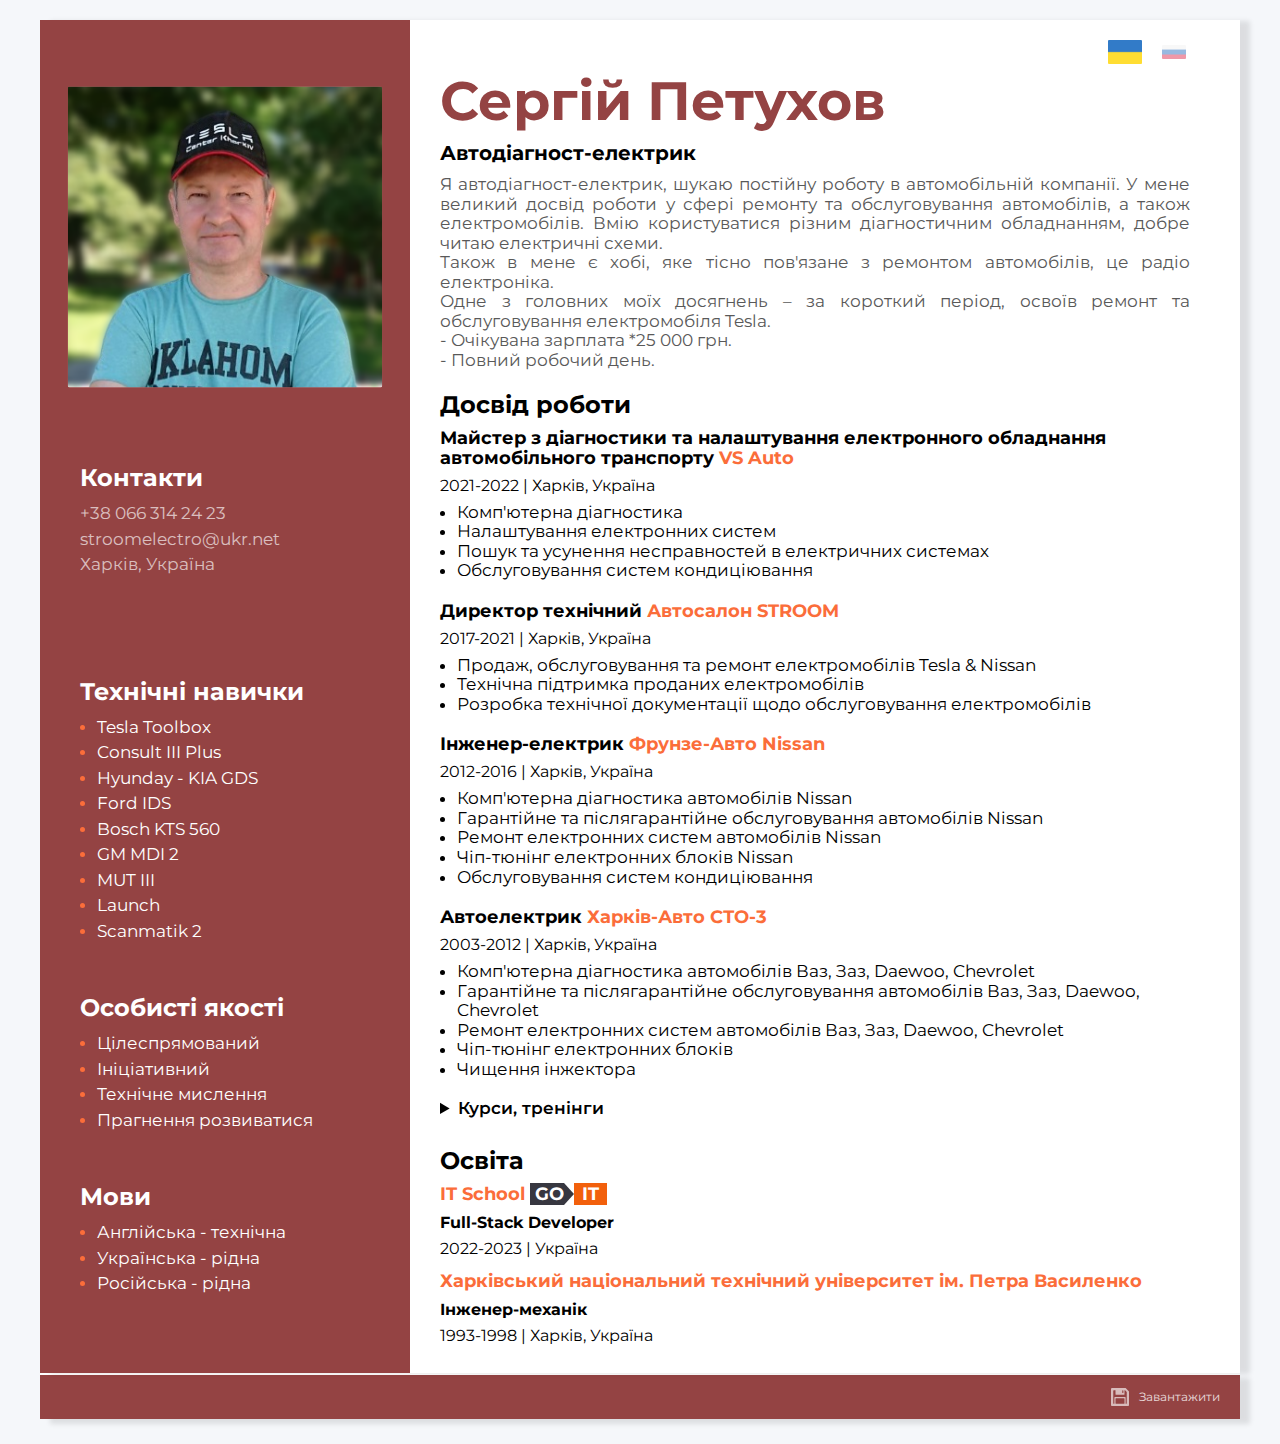
==== index.html @ 66ba97b1 "resume-auto" ====
<!DOCTYPE html>
<html lang="ua">
<head>
    <meta charset="UTF-8">
    <meta http-equiv="X-UA-Compatible" content="IE=edge">
    <meta name="viewport" content="width=device-width, initial-scale=1.0">
    <title>Резюме</title>
    <link rel="icon" href="./img/favicon.ico" type="image/x-icon">
    <link rel="shortcut icon" href="./img/favicon.ico" type="image/x-icon">
    <link rel="preconnect" href="https://fonts.googleapis.com">
    <link rel="preconnect" href="https://fonts.gstatic.com" crossorigin>
    <link href="https://fonts.googleapis.com/css2?family=Montserrat:wght@400;700&display=swap" rel="stylesheet">
    <link rel="stylesheet" href="css/index.min.css">
</head>
    <body>
    <!-- main container -->
    <div class="main-container">
        <header class="header">
            <p class="header__p"></p>
            <ul class="header__list list">
                <li class="header__item"><a class="header__link link" href="./index.html"><img class="header__img header__img--active" src="./img/ukr.png" alt="ukr-lang" title="Українська мова"></a></li>
                <li class="header__item"><a class="header__link link" href="./rus.html"><img class="header__img" src="./img/ru.png" alt="rus-lang" title="Російська мова"></a></li>
                <!-- <li class="header__item"><a class="header__link link" href="./eng.html"><img class="header__img" src="./img/uk.png" alt="eng-lang" title="Англійська мова"></a></li> -->
            </ul>
        </header>
        <!--main container for mi-->
        <div class="for-mi">
            <!-- about mi -->
            <section class="about">
                <h1 class="about__name">Сергій Петухов</h1>
                <h2 class="about__profession">Автодіагност-електрик</h2>
                <p class="about__discription">
                    Я автодіагност-електрик, шукаю постійну роботу в автомобільній компанії. У мене великий досвід роботи у сфері
                    ремонту та обслуговування автомобілів, а також електромобілів. Вмію користуватися різним
                    діагностичним обладнанням, добре читаю електричні схеми.
                    <br/>Також в мене є хобі, яке тісно пов'язане з ремонтом автомобілів, це радіо електроніка.
                    <br/>Одне з головних моїх досягнень – за короткий період, освоїв ремонт та обслуговування електромобіля Tesla.
                    <br/>- Очікувана зарплата *25 000 грн.
                    <br/>- Повний робочий день.
                </p>
            </section> 
            <!-- work experiens -->
            <section class="work-expiriens">
                <h3 class="work-expiriens-title">Досвід роботи</h3>
                <!-- VS Auto -->
                <div class="work-expiriens-company">
                    <h4 class="work-expiriens__position">Майстер з діагностики та налаштування електронного обладнання автомобільного транспорту <span class="work-expiriens__position--color">VS Auto</span></h4>
                    <p class="work-expiriens__period">2021-2022   <span class="work-expiriens__period--color">|</span> Харків, Україна</p>
                    <ul class="work-expiriens__list">
                        <li class="work-expiriens__item">Комп'ютерна діагностика</li>
                        <li class="work-expiriens__item">Налаштування електронних систем</li>
                        <li class="work-expiriens__item">Пошук та усунення несправностей в електричних системах</li>
                        <li class="work-expiriens__item">Обслуговування систем кондиціювання</li> 
                    </ul>
                </div>
                <!-- STROOM -->
                <div  class="work-expiriens-company">
                    <h4 class="work-expiriens__position"> Директор технічний <span class="work-expiriens__position--color">Автосалон STROOM</span></h4>
                    <p class="work-expiriens__period"> 2017-2021   <span class="work-expiriens__period--color">|</span> Харків, Україна </p>
                    <ul class="work-expiriens__list">
                        <li class="work-expiriens__item"> Продаж, обслуговування та ремонт електромобілів Tesla & Nissan</li>
                        <li class="work-expiriens__item"> Технічна підтримка проданих електромобілів</li>
                        <li class="work-expiriens__item"> Розробка технічної документації щодо обслуговування електромобілів</li>
                    </ul>
                </div>
                <!-- Фрунзе-Авто Nissan -->
                <div class="work-expiriens-company">
                    <h4 class="work-expiriens__position"> Інженер-електрик <span class="work-expiriens__position--color">Фрунзе-Авто Nissan</span> </h4>
                    <p class="work-expiriens__period"> 2012-2016  <span class="work-expiriens__period--color">|</span> Харків, Україна </p>
                    <ul class="work-expiriens__list">
                        <li class="work-expiriens__item"> Комп'ютерна діагностика автомобілів Nissan</li>
                        <li class="work-expiriens__item"> Гарантійне та післягарантійне обслуговування автомобілів Nissan</li>
                        <li class="work-expiriens__item"> Ремонт електронних систем автомобілів Nissan</li>
                        <li class="work-expiriens__item"> Чіп-тюнінг електронних блоків Nissan</li>
                        <li class="work-expiriens__item"> Обслуговування систем кондиціювання</li>
                    </ul>
                </div>
                <!-- company Харьков-Авто СТО-3 -->
                <div class="work-expiriens-company">
                    <h4 class="work-expiriens__position"> Автоелектрик <span class="work-expiriens__position--color">Харків-Авто СТО-3</span> </h4>
                    <p class="work-expiriens__period"> 2003-2012   <span class="work-expiriens__period--color">|</span>  Харків, Україна </p>
                    <ul class="work-expiriens__list">
                        <li class="work-expiriens__item"> Комп'ютерна діагностика автомобілів Ваз, Заз, Daewoo, Chevrolet</li>
                        <li class="work-expiriens__item"> Гарантійне та післягарантійне обслуговування автомобілів Ваз, Заз, Daewoo, Chevrolet</li>
                        <li class="work-expiriens__item"> Ремонт електронних систем автомобілів Ваз, Заз, Daewoo, Chevrolet</li>
                        <li class="work-expiriens__item"> Чіп-тюнінг електронних блоків</li>
                        <li class="work-expiriens__item"> Чищення інжектора</li>
                    </ul>
                </div>
                <details class="details">
                    <summary class="details__more">Курси, тренінги</summary>
                    <!-- Bosch Service -->
                    <div  class="work-expiriens-company">
                        <h4 class="work-expiriens__position"> Робота з електромобілями <span class="work-expiriens__position--color">Bosch Service</span></h4>
                        <p class="work-expiriens__period"> 2017 <span class="work-expiriens__period--color">|</span> Київ, Україна </p>
                        <ul class="work-expiriens__list">
                            <li class="work-expiriens__item"> Пристрій електромобіля</li>
                            <li class="work-expiriens__item"> Робота з високовольтною системою електромобіля</li>
                            <li class="work-expiriens__item"> Ремонт та обслуговування електромобіля</li>
                        </ul>
                    </div> 
                    <!-- Nissan Kyiv -->
                    <div class="work-expiriens-company">
                        <h4 class="work-expiriens__position"> Влаштування електронних систем Nissan <span class="work-expiriens__position--color">Nissan-Kyiv</span></h4>
                        <p class="work-expiriens__period"> 2014 <span class="work-expiriens__period--color">|</span> Київ, Україна </p>
                        <ul class="work-expiriens__list">
                            <li class="work-expiriens__item"> Влаштування електронних систем</li>
                            <li class="work-expiriens__item"> Діагностика електронних систем</li>
                            <li class="work-expiriens__item"> Робота з діагностичним обладнанням</li>
                        </ul>
                    </div>
                    <!-- Falcon-Auto -->
                    <div class="work-expiriens-company">
                        <h4 class="work-expiriens__position"> Влаштування електронних систем KIA <span class="work-expiriens__position--color">Falcon-Auto</span></h4>
                        <p class="work-expiriens__period"> 2013 <span class="work-expiriens__period--color">|</span> Київ, Україна </p>
                        <ul class="work-expiriens__list">
                            <li class="work-expiriens__item"> Влаштування електронних систем</li>
                            <li class="work-expiriens__item"> Діагностика електронних систем</li>
                            <li class="work-expiriens__item"> Робота з діагностичним обладнанням</li>
                        </ul>
                    </div>
                    <!-- Kyiv-Auto -->
                    <div class="work-expiriens-company">
                        <h4 class="work-expiriens__position"> Влаштування електронних систем Chevrolet <span class="work-expiriens__position--color">Київ-Авто</span></h4>
                        <p class="work-expiriens__period"> 2005 <span class="work-expiriens__period--color">|</span> Київ, Україна </p>
                        <ul class="work-expiriens__list">
                            <li class="work-expiriens__item"> Влаштування електронних систем Chevrolet</li>
                            <li class="work-expiriens__item"> Робота з діагностичним обладнанням</li>
                        </ul>
                    </div>
                    <!-- Auto-ZAZ -->
                    <div class="work-expiriens-company">
                        <h4 class="work-expiriens__position"> Влаштування електронних систем Daewoo, Sens <span class="work-expiriens__position--color">Авто-ЗАЗ</span></h4>
                        <p class="work-expiriens__period"> 2004 <span class="work-expiriens__period--color">|</span> Запоріжжя, Україна </p>
                        <ul class="work-expiriens__list">
                            <li class="work-expiriens__item"> Влаштування електронних систем Daewoo, Sens</li>
                            <li class="work-expiriens__item"> Робота з діагностичним обладнанням Scan-100</li>
                            <li class="work-expiriens__item"> Робота з діагностичним обладнанням Ascan-8</li>
                        </ul>
                    </div>
                </details>
            </section>
            <!-- education -->
            <section class="education">
                <h3 class="education-title">Освіта</h3>
                <ul class="education-list list">
                    <li class="education__item">
                        <h4 class="education__university">IT School <a class="link" href="https://goit.global/ua/" target="_blank"><span class="go"><span class="vs">&nbsp</span>GO</span><span class="it">IT</span></a></h4>
                        <h5 class="education__speciality">Full-Stack Developer</h5>
                        <p class="education__period">2022-2023 <span class="education__divider">|</span>  Україна</p>
                    </li>
                    <li class="education__item">
                        <h4 class="education__university"><a class="education__link link" href="https://khntusg.com.ua/" target="_blank">Харківський національний технічний університет ім. Петра Василенко</a></h4>
                        <h5 class="education__speciality">Інженер-механік</h5>
                        <p class="education__period">1993-1998   <span class="education__divider">|</span> Харків, Україна</p>
                    </li>
                </ul>
            </section>
        </div> 
    <!-- sidebar -->
        <aside class="sidebar">
            <img src="img/my-photo-2023-blur-bg.png" alt="Моє фото" class="photo">
            <!-- contact -->
            <section class="contact">
                <h3 class="sidebar-title"> Контакти </h3>
                <ul class="contact-list list">
                    <li class="contact__item">
                        <a class="contact__link link" href="tel:+380663142423">+38 066 314 24 23</a>
                    </li>
                    <li class="contact__item">
                        <a class="contact__link link" href="mailto:stroomelectro@ukr.net">stroomelectro@ukr.net</a>
                    </li>
                    <!-- <li class="contact__item">
                        <a class="contact__link link" href="https://t.me/xxx">Telegram</a>
                    </li>
                    <li class="contact__item">
                        <a class="contact__link link" href="https://xxx">Viber</a>
                    </li> -->
                    <li class="contact__item">
                        <a class="contact__link link" href="https://goo.gl/maps/jP4LGy4SMkYBEkLD8" target="_blank">Харків, Україна</a>
                    </li>
                </ul>
            </section>
            <!-- tech skil -->
            <section class="tech-skil">
                <h3 class="sidebar-title">Технічні навички</h3>
                <ul class="tech-skil-list">
                    <li class="tech-skil__item"> <span class="tech-skil__item--text">Tesla Toolbox</span> </li>
                    <li class="tech-skil__item"> <span class="tech-skil__item--text">Consult III Plus</span> </li>
                    <li class="tech-skil__item"> <span class="tech-skil__item--text">Hyunday - KIA GDS</span> </li>
                    <li class="tech-skil__item"> <span class="tech-skil__item--text">Ford IDS</span> </li>
                    <li class="tech-skil__item"> <span class="tech-skil__item--text">Bosch KTS 560</span> </li>
                    <li class="tech-skil__item"> <span class="tech-skil__item--text">GM MDI 2</span> </li>
                    <li class="tech-skil__item"> <span class="tech-skil__item--text">MUT III</span> </li>
                    <li class="tech-skil__item"> <span class="tech-skil__item--text">Launch</span> </li>
                    <li class="tech-skil__item"> <span class="tech-skil__item--text">Scanmatik 2</span> </li>
                </ul>
            </section>
            <!-- soft skil -->
            <div class="soft-skil">
                <h3 class="sidebar-title">Особисті якості</h3>
                <ul class="soft-skil-list">
                    <li class="soft-skil__item"> <span class="soft-skil__item--text">Цілеспрямований</span> </li>
                    <li class="soft-skil__item"> <span class="soft-skil__item--text">Ініціативний</span> </li>
                    <li class="soft-skil__item"> <span class="soft-skil__item--text">Технічне мислення</span> </li>
                    <li class="soft-skil__item"> <span class="soft-skil__item--text">Прагнення розвиватися</span> </li>
                </ul>
            </div>
            <div class="language">
                <h3 class="sidebar-title">Мови</h3>
                <ul class="language-list">
                    <li class="language__item"> <span class="language__item--text">Англійська - технічна</span> </li>
                    <li class="language__item"> <span class="language__item--text">Українська - рідна</span> </li>
                    <li class="language__item"> <span class="language__item--text">Російська - рідна</span> </li>
                </ul>
            </div>
        </aside>
    </div> 
    <div class="bottom_block_download">
        <a
        href="https://raw.githubusercontent.com/Banny-b/resume-auto/main/pdf/summary-ua.pdf"
        target="_blank"
        class="resume_link"
        ><img class="download-icon" src="./img/icon-floppy.svg" alt="download"/>
        Завантажити
        </a>
    </div>
    <button onclick="topFunction()" id="myBtn" title="Go to top">&#8679;</button>
    <script src="./js/top.js"></script>
    </body>
</html>
---- css/index.min.css ----
html{scroll-behavior:smooth}body{font-family:"Montserrat",sans-serif;background-color:#f5f7fa}img{display:block}p,h1,h2,h3,h4,h5,h6{margin:0}ul,ol{padding-left:0;margin:0}button{cursor:pointer}.link{text-decoration:none}.list{list-style:none}:root{--text-color-black: #000000;--text-color-grey: #595959;--text-color-light-gray: #A8A8A8;--text-color-ginger: #FB6D3A;--text-color-white-ransparent: #ffffffab;--text-color-white: #ffffff;--section-color:#944343;--section-color-white: #ffffff}.header{display:flex;align-items:center;position:absolute;top:20px;right:20px}.header__p{margin-right:20px}.header__list{display:flex;align-items:center;margin-right:14px}.header__item{margin-right:20px}.header__img{width:24px;height:14px;border-radius:1px;opacity:.4;transition-duration:500ms;transition-timing-function:cubic-bezier(0.4, 0, 0.2, 1)}.header__img--active{width:34px;height:24px;opacity:.8}.header__img:hover{transform:scale(1.2);opacity:1}.main-container{display:flex;flex-direction:row-reverse;position:relative;width:1200px;background:var(--section-color-white);margin:20px auto 0;box-shadow:10px 1px 5px rgba(0,0,0,.1)}.for-mi{padding:50px 50px 30px 30px;width:calc 830px}.about{margin-bottom:20px}.about__profession{font-style:normal;font-weight:bold;font-size:20px;line-height:1.15;color:var(--text-color-black);margin-bottom:10px;animation:blink 2s infinite}@keyframes blink{50%{opacity:0}}.about__name{font-style:normal;font-weight:bold;font-size:54px;line-height:1.15;color:var(--section-color);margin-bottom:10px}.about__discription{font-style:normal;font-weight:normal;font-size:17px;line-height:1.15;color:var(--text-color-grey);text-align:justify}.projects{margin-bottom:20px}.projects__title{font-style:normal;font-weight:bold;font-size:24px;line-height:27px;color:var(--text-color-black);margin-bottom:10px}.projects__list{padding:0 0 0 17px}.projects__item{color:var(--text-color-black);font-weight:bold;margin-bottom:5px}.projects__text{font-style:normal;font-weight:normal;font-size:17px;line-height:1.15;color:var(--text-color-grey);margin-left:10px}.projects__text--top{margin-bottom:5px;display:flex;gap:5px;align-items:stretch}.projects__text--title{font-style:normal;font-weight:normal;font-size:17px;line-height:1.15;color:var(--text-color-grey)}.projects__icon{width:25px;height:25px;transition:all 250ms cubic-bezier(0.4, 0, 0.2, 1)}.projects__icon:hover,.projects__icon:focus{transform:scale(1.15)}.projects__link{text-decoration:none}.projects__bracket{font-style:normal;font-weight:normal;font-size:17px;line-height:1.15;color:var(--text-color-grey)}.projects__p{text-align:justify}.work-expiriens{margin-bottom:20px}.work-expiriens-title{font-style:normal;font-weight:bold;font-size:24px;line-height:27px;color:var(--text-color-black);margin-bottom:10px}.work-expiriens-company{margin:0 0 20px 0}.work-expiriens__position{font-style:normal;font-weight:bold;font-size:18px;line-height:20px;margin:0 0 10px 0}.work-expiriens__position--color{color:var(--text-color-ginger)}.work-expiriens__period{font-style:normal;font-weight:normal;font-size:16px;line-height:15px;color:var(--text-color-gray);margin:0 0 10px 0}.work-expiriens__period--color{color:var(--text-color-black)}.work-expiriens__list{padding:0 0 0 17px}.work-expiriens__item{font-style:normal;font-weight:normal;font-size:17px;line-height:1.15;color:var(--text-color-gray)}.details__more{cursor:pointer;font-style:normal;font-weight:600;font-size:17px;line-height:1.15;margin-bottom:8px;color:var(--section-color-gray)}.details__more:hover{color:var(--text-color-black);animation:blink 1.8s infinite}@keyframes blink{50%{opacity:0}}.education-title{font-style:normal;font-weight:bold;font-size:24px;line-height:27px;color:var(--text-color-black);margin-bottom:10px}.education-list{display:flex;flex-direction:column}.education__item:not(:last-child){margin-bottom:15px}.education__university{font-style:normal;font-weight:bold;font-size:18px;line-height:20px;color:var(--text-color-ginger);margin-bottom:10px}.education__speciality{font-style:normal;font-weight:bold;font-size:16px;line-height:17px;color:var(--text-color-black);margin-bottom:10px}.education__period{font-style:normal;font-weight:normal;font-size:16px;line-height:15px;color:var(--text-color-gray)}.education__divider{color:var(--text-color-black)}.education__link{color:var(--text-color-ginger)}.go{background:#373740;color:var(--text-color-white);position:relative;margin-right:10px}.go::after{content:"";position:absolute;left:100%;bottom:0;border:11px solid rgba(0,0,0,0);border-left:10px solid #373740}.it{background:#f2600c;color:var(--text-color-white);padding:0 8px 0 8px}.sidebar{background:var(--section-color);width:370px;padding:40px 0}.sidebar-title{font-style:normal;font-weight:bold;font-size:24px;line-height:1.13;color:var(--text-color-white);margin-bottom:10px}.photo{width:370px;height:354px;margin:0 auto;border-radius:2px;background-color:#d39999;transition-property:all;transition-duration:500ms;transition-timing-function:cubic-bezier(0.4, 0, 0.2, 1);transform:scale(0.85)}.photo:hover{transform:scale(0.95)}.contact{padding-right:40px;padding-left:40px;margin:50px 0 0 0}.contact__tipe{font-style:normal;font-weight:bold;font-size:17px;line-height:1.5;color:var(--text-color-white);margin-right:7px}.contact__link{font-style:normal;font-weight:normal;font-size:17px;line-height:1.5;color:var(--text-color-white-ransparent);transition-duration:350ms;transition-timing-function:cubic-bezier(0.4, 0, 0.2, 1);transform:scale(0.85)}.contact__link:hover,.contact__link:focus{color:var(--text-color-white)}.contact__p{font-style:normal;font-weight:normal;font-size:17px;line-height:1.5;color:var(--text-color-white)}.tech-skil{padding-right:40px;padding-left:40px;margin:100px 0 0 0}.soft-skil{padding-right:40px;padding-left:40px;margin:50px 0 0 0}.soft-skil-list,.tech-skil-list{padding:0 0 0 17px}.soft-skil__item,.tech-skil__item{color:var(--text-color-ginger)}.soft-skil__item--text,.tech-skil__item--text{font-style:normal;font-weight:normal;font-size:17px;line-height:1.5;color:var(--text-color-white)}.language{padding-right:40px;padding-left:40px;margin:50px 0 0 0}.language-list{padding:0 0 0 17px}.language__item{color:var(--text-color-ginger)}.language__item--text{font-style:normal;font-weight:normal;font-size:17px;line-height:1.5;color:var(--text-color-white)}#myBtn{display:none;position:fixed;bottom:25px;right:28px;z-index:5;border:none;outline:none;background-color:var(--text-color-light-gray);color:#fff;cursor:pointer;padding:7px 10px;border-radius:2px;font-size:24px;scroll-behavior:smooth;opacity:.5;transition-duration:450ms}#myBtn:hover{background-color:var(--section-color);opacity:1}.bottom_block_download{display:flex;justify-content:flex-end;margin:0 auto 25px;width:1200px;padding-top:8px;padding-bottom:8px;background-color:var(--section-color);border-top:2px solid var(--section-color-white);box-shadow:10px 5px 5px rgba(0,0,0,.1)}.download-icon{width:18px;height:18px;margin-right:10px;margin-top:auto;margin-bottom:auto;opacity:.8}.resume_link{display:flex;align-items:center;font-style:normal;font-weight:normal;font-size:12px;line-height:1.5;color:var(--text-color-white);text-decoration:none;margin-right:15px;padding:5px;opacity:.8;transition-duration:500ms;transition-timing-function:cubic-bezier(0.4, 0, 0.2, 1)}.resume_link:hover{transform:scale(1.08);border-radius:2px;outline:1px solid var(--text-color-white);opacity:1}/*# sourceMappingURL=index.min.css.map */
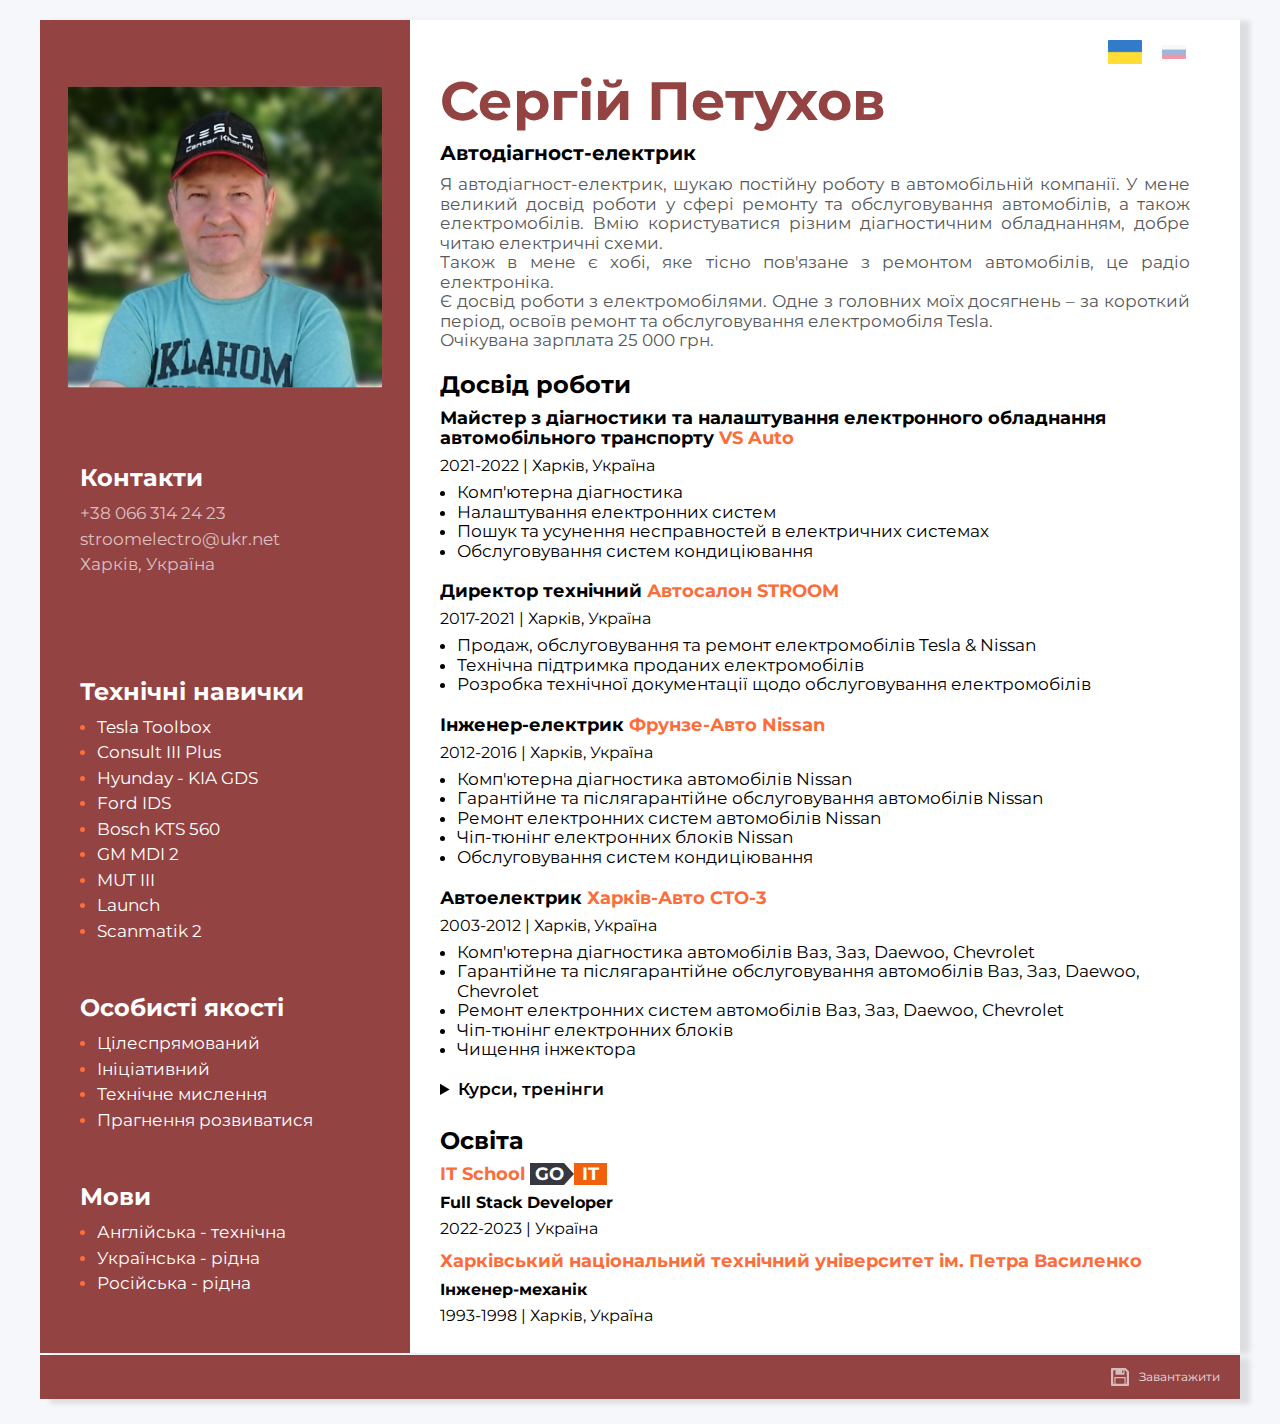
==== commit da80f0ce: "resume-auto" ====
--- a/index.html
+++ b/index.html
@@ -34,9 +34,8 @@
                     ремонту та обслуговування автомобілів, а також електромобілів. Вмію користуватися різним
                     діагностичним обладнанням, добре читаю електричні схеми.
                     <br/>Також в мене є хобі, яке тісно пов'язане з ремонтом автомобілів, це радіо електроніка.
-                    <br/>Одне з головних моїх досягнень – за короткий період, освоїв ремонт та обслуговування електромобіля Tesla.
-                    <br/>- Очікувана зарплата *25 000 грн.
-                    <br/>- Повний робочий день.
+                    <br/>Є досвід роботи з електромобілями. Одне з головних моїх досягнень – за короткий період, освоїв ремонт та обслуговування електромобіля Tesla.
+                    <br/>Очікувана зарплата 25 000 грн.
                 </p>
             </section> 
             <!-- work experiens -->
@@ -146,7 +145,7 @@
                 <ul class="education-list list">
                     <li class="education__item">
                         <h4 class="education__university">IT School <a class="link" href="https://goit.global/ua/" target="_blank"><span class="go"><span class="vs">&nbsp</span>GO</span><span class="it">IT</span></a></h4>
-                        <h5 class="education__speciality">Full-Stack Developer</h5>
+                        <h5 class="education__speciality">Full Stack Developer</h5>
                         <p class="education__period">2022-2023 <span class="education__divider">|</span>  Україна</p>
                     </li>
                     <li class="education__item">
--- a/css/index.min.css
+++ b/css/index.min.css
@@ -1 +1 @@
-html{scroll-behavior:smooth}body{font-family:"Montserrat",sans-serif;background-color:#f5f7fa}img{display:block}p,h1,h2,h3,h4,h5,h6{margin:0}ul,ol{padding-left:0;margin:0}button{cursor:pointer}.link{text-decoration:none}.list{list-style:none}:root{--text-color-black: #000000;--text-color-grey: #595959;--text-color-light-gray: #A8A8A8;--text-color-ginger: #FB6D3A;--text-color-white-ransparent: #ffffffab;--text-color-white: #ffffff;--section-color:#944343;--section-color-white: #ffffff}.header{display:flex;align-items:center;position:absolute;top:20px;right:20px}.header__p{margin-right:20px}.header__list{display:flex;align-items:center;margin-right:14px}.header__item{margin-right:20px}.header__img{width:24px;height:14px;border-radius:1px;opacity:.4;transition-duration:500ms;transition-timing-function:cubic-bezier(0.4, 0, 0.2, 1)}.header__img--active{width:34px;height:24px;opacity:.8}.header__img:hover{transform:scale(1.2);opacity:1}.main-container{display:flex;flex-direction:row-reverse;position:relative;width:1200px;background:var(--section-color-white);margin:20px auto 0;box-shadow:10px 1px 5px rgba(0,0,0,.1)}.for-mi{padding:50px 50px 30px 30px;width:calc 830px}.about{margin-bottom:20px}.about__profession{font-style:normal;font-weight:bold;font-size:20px;line-height:1.15;color:var(--text-color-black);margin-bottom:10px;animation:blink 2s infinite}@keyframes blink{50%{opacity:0}}.about__name{font-style:normal;font-weight:bold;font-size:54px;line-height:1.15;color:var(--section-color);margin-bottom:10px}.about__discription{font-style:normal;font-weight:normal;font-size:17px;line-height:1.15;color:var(--text-color-grey);text-align:justify}.projects{margin-bottom:20px}.projects__title{font-style:normal;font-weight:bold;font-size:24px;line-height:27px;color:var(--text-color-black);margin-bottom:10px}.projects__list{padding:0 0 0 17px}.projects__item{color:var(--text-color-black);font-weight:bold;margin-bottom:5px}.projects__text{font-style:normal;font-weight:normal;font-size:17px;line-height:1.15;color:var(--text-color-grey);margin-left:10px}.projects__text--top{margin-bottom:5px;display:flex;gap:5px;align-items:stretch}.projects__text--title{font-style:normal;font-weight:normal;font-size:17px;line-height:1.15;color:var(--text-color-grey)}.projects__icon{width:25px;height:25px;transition:all 250ms cubic-bezier(0.4, 0, 0.2, 1)}.projects__icon:hover,.projects__icon:focus{transform:scale(1.15)}.projects__link{text-decoration:none}.projects__bracket{font-style:normal;font-weight:normal;font-size:17px;line-height:1.15;color:var(--text-color-grey)}.projects__p{text-align:justify}.work-expiriens{margin-bottom:20px}.work-expiriens-title{font-style:normal;font-weight:bold;font-size:24px;line-height:27px;color:var(--text-color-black);margin-bottom:10px}.work-expiriens-company{margin:0 0 20px 0}.work-expiriens__position{font-style:normal;font-weight:bold;font-size:18px;line-height:20px;margin:0 0 10px 0}.work-expiriens__position--color{color:var(--text-color-ginger)}.work-expiriens__period{font-style:normal;font-weight:normal;font-size:16px;line-height:15px;color:var(--text-color-gray);margin:0 0 10px 0}.work-expiriens__period--color{color:var(--text-color-black)}.work-expiriens__list{padding:0 0 0 17px}.work-expiriens__item{font-style:normal;font-weight:normal;font-size:17px;line-height:1.15;color:var(--text-color-gray)}.details__more{cursor:pointer;font-style:normal;font-weight:600;font-size:17px;line-height:1.15;margin-bottom:8px;color:var(--section-color-gray)}.details__more:hover{color:var(--text-color-black);animation:blink 1.8s infinite}@keyframes blink{50%{opacity:0}}.education-title{font-style:normal;font-weight:bold;font-size:24px;line-height:27px;color:var(--text-color-black);margin-bottom:10px}.education-list{display:flex;flex-direction:column}.education__item:not(:last-child){margin-bottom:15px}.education__university{font-style:normal;font-weight:bold;font-size:18px;line-height:20px;color:var(--text-color-ginger);margin-bottom:10px}.education__speciality{font-style:normal;font-weight:bold;font-size:16px;line-height:17px;color:var(--text-color-black);margin-bottom:10px}.education__period{font-style:normal;font-weight:normal;font-size:16px;line-height:15px;color:var(--text-color-gray)}.education__divider{color:var(--text-color-black)}.education__link{color:var(--text-color-ginger)}.go{background:#373740;color:var(--text-color-white);position:relative;margin-right:10px}.go::after{content:"";position:absolute;left:100%;bottom:0;border:11px solid rgba(0,0,0,0);border-left:10px solid #373740}.it{background:#f2600c;color:var(--text-color-white);padding:0 8px 0 8px}.sidebar{background:var(--section-color);width:370px;padding:40px 0}.sidebar-title{font-style:normal;font-weight:bold;font-size:24px;line-height:1.13;color:var(--text-color-white);margin-bottom:10px}.photo{width:370px;height:354px;margin:0 auto;border-radius:2px;background-color:#d39999;transition-property:all;transition-duration:500ms;transition-timing-function:cubic-bezier(0.4, 0, 0.2, 1);transform:scale(0.85)}.photo:hover{transform:scale(0.95)}.contact{padding-right:40px;padding-left:40px;margin:50px 0 0 0}.contact__tipe{font-style:normal;font-weight:bold;font-size:17px;line-height:1.5;color:var(--text-color-white);margin-right:7px}.contact__link{font-style:normal;font-weight:normal;font-size:17px;line-height:1.5;color:var(--text-color-white-ransparent);transition-duration:350ms;transition-timing-function:cubic-bezier(0.4, 0, 0.2, 1);transform:scale(0.85)}.contact__link:hover,.contact__link:focus{color:var(--text-color-white)}.contact__p{font-style:normal;font-weight:normal;font-size:17px;line-height:1.5;color:var(--text-color-white)}.tech-skil{padding-right:40px;padding-left:40px;margin:100px 0 0 0}.soft-skil{padding-right:40px;padding-left:40px;margin:50px 0 0 0}.soft-skil-list,.tech-skil-list{padding:0 0 0 17px}.soft-skil__item,.tech-skil__item{color:var(--text-color-ginger)}.soft-skil__item--text,.tech-skil__item--text{font-style:normal;font-weight:normal;font-size:17px;line-height:1.5;color:var(--text-color-white)}.language{padding-right:40px;padding-left:40px;margin:50px 0 0 0}.language-list{padding:0 0 0 17px}.language__item{color:var(--text-color-ginger)}.language__item--text{font-style:normal;font-weight:normal;font-size:17px;line-height:1.5;color:var(--text-color-white)}#myBtn{display:none;position:fixed;bottom:25px;right:28px;z-index:5;border:none;outline:none;background-color:var(--text-color-light-gray);color:#fff;cursor:pointer;padding:7px 10px;border-radius:2px;font-size:24px;scroll-behavior:smooth;opacity:.5;transition-duration:450ms}#myBtn:hover{background-color:var(--section-color);opacity:1}.bottom_block_download{display:flex;justify-content:flex-end;margin:0 auto 25px;width:1200px;padding-top:8px;padding-bottom:8px;background-color:var(--section-color);border-top:2px solid var(--section-color-white);box-shadow:10px 5px 5px rgba(0,0,0,.1)}.download-icon{width:18px;height:18px;margin-right:10px;margin-top:auto;margin-bottom:auto;opacity:.8}.resume_link{display:flex;align-items:center;font-style:normal;font-weight:normal;font-size:12px;line-height:1.5;color:var(--text-color-white);text-decoration:none;margin-right:15px;padding:5px;opacity:.8;transition-duration:500ms;transition-timing-function:cubic-bezier(0.4, 0, 0.2, 1)}.resume_link:hover{transform:scale(1.08);border-radius:2px;outline:1px solid var(--text-color-white);opacity:1}/*# sourceMappingURL=index.min.css.map */+html{scroll-behavior:smooth}body{font-family:"Montserrat",sans-serif;background-color:#f5f7fa}img{display:block}p,h1,h2,h3,h4,h5,h6{margin:0}ul,ol{padding-left:0;margin:0}button{cursor:pointer}.link{text-decoration:none}.list{list-style:none}:root{--text-color-black: #000000;--text-color-grey: #595959;--text-color-light-gray: #A8A8A8;--text-color-ginger: #FB6D3A;--text-color-white-ransparent: #ffffffab;--text-color-white: #ffffff;--section-color:#944343;--section-color-white: #ffffff}.header{display:flex;align-items:center;position:absolute;top:20px;right:20px}.header__p{margin-right:20px}.header__list{display:flex;align-items:center;margin-right:14px}.header__item{margin-right:20px}.header__img{width:24px;height:14px;border-radius:1px;opacity:.4;transition-duration:500ms;transition-timing-function:cubic-bezier(0.4, 0, 0.2, 1)}.header__img--active{width:34px;height:24px;opacity:.8}.header__img:hover{transform:scale(1.2);opacity:1}.main-container{display:flex;flex-direction:row-reverse;position:relative;width:1200px;background:var(--section-color-white);margin:20px auto 0;box-shadow:10px 1px 5px rgba(0,0,0,.1)}.for-mi{padding:50px 50px 30px 30px;width:calc 830px}.about{margin-bottom:20px}.about__profession{font-style:normal;font-weight:bold;font-size:20px;line-height:1.15;color:var(--text-color-black);margin-bottom:10px;animation:blink 2s infinite}@keyframes blink{50%{opacity:0}}.about__name{font-style:normal;font-weight:bold;font-size:54px;line-height:1.15;color:var(--section-color);margin-bottom:10px}.about__discription{font-style:normal;font-weight:normal;font-size:17px;line-height:1.15;color:var(--text-color-grey);text-align:justify}.projects{margin-bottom:20px}.projects__title{font-style:normal;font-weight:bold;font-size:24px;line-height:27px;color:var(--text-color-black);margin-bottom:10px}.projects__list{padding:0 0 0 17px}.projects__item{color:var(--text-color-black);font-weight:bold;margin-bottom:5px}.projects__text{font-style:normal;font-weight:normal;font-size:17px;line-height:1.15;color:var(--text-color-grey);margin-left:10px}.projects__text--top{margin-bottom:5px;display:flex;gap:5px;align-items:stretch}.projects__text--title{font-style:normal;font-weight:normal;font-size:17px;line-height:1.15;color:var(--text-color-grey)}.projects__icon{width:25px;height:25px;transition:all 250ms cubic-bezier(0.4, 0, 0.2, 1)}.projects__icon:hover,.projects__icon:focus{transform:scale(1.15)}.projects__link{text-decoration:none}.projects__bracket{font-style:normal;font-weight:normal;font-size:17px;line-height:1.15;color:var(--text-color-grey)}.projects__p{text-align:justify}.work-expiriens{margin-bottom:20px}.work-expiriens-title{font-style:normal;font-weight:bold;font-size:24px;line-height:27px;color:var(--text-color-black);margin-bottom:10px}.work-expiriens-company{margin:0 0 20px 0}.work-expiriens__position{font-style:normal;font-weight:bold;font-size:18px;line-height:20px;margin:0 0 10px 0}.work-expiriens__position--color{color:var(--text-color-ginger)}.work-expiriens__period{font-style:normal;font-weight:normal;font-size:16px;line-height:15px;color:var(--text-color-gray);margin:0 0 10px 0}.work-expiriens__period--color{color:var(--text-color-black)}.work-expiriens__list{padding:0 0 0 17px}.work-expiriens__item{font-style:normal;font-weight:normal;font-size:17px;line-height:1.15;color:var(--text-color-gray)}.details__more{cursor:pointer;font-style:normal;font-weight:600;font-size:17px;line-height:1.15;margin-bottom:8px;color:var(--section-color-gray)}.details__more:hover{color:var(--text-color-black);animation:blink 1.8s infinite}@keyframes blink{50%{opacity:0}}.education-title{font-style:normal;font-weight:bold;font-size:24px;line-height:27px;color:var(--text-color-black);margin-bottom:10px}.education-list{display:flex;flex-direction:column}.education__item:not(:last-child){margin-bottom:15px}.education__university{font-style:normal;font-weight:bold;font-size:18px;line-height:20px;color:var(--text-color-ginger);margin-bottom:10px}.education__speciality{font-style:normal;font-weight:bold;font-size:16px;line-height:17px;color:var(--text-color-black);margin-bottom:10px}.education__period{font-style:normal;font-weight:normal;font-size:16px;line-height:15px;color:var(--text-color-gray)}.education__divider{color:var(--text-color-black)}.education__link{color:var(--text-color-ginger)}.go{background:#373740;color:var(--text-color-white);position:relative;margin-right:10px}.go::after{content:"";position:absolute;left:100%;bottom:0;border:11px solid rgba(0,0,0,0);border-left:10px solid #373740}.it{background:#f2600c;color:var(--text-color-white);padding:0 8px 0 8px}.sidebar{background:var(--section-color);width:370px;padding:40px 0}.sidebar-title{font-style:normal;font-weight:bold;font-size:24px;line-height:1.13;color:var(--text-color-white);margin-bottom:10px}.photo{width:370px;height:354px;margin:0 auto;border-radius:2px;background-color:#d39999;transition-property:all;transition-duration:500ms;transition-timing-function:cubic-bezier(0.4, 0, 0.2, 1);transform:scale(0.85)}.photo:hover{transform:scale(0.95)}.contact{padding-right:40px;padding-left:40px;margin:50px 0 0 0}.contact__tipe{font-style:normal;font-weight:bold;font-size:17px;line-height:1.5;color:var(--text-color-white);margin-right:7px}.contact__link{font-style:normal;font-weight:normal;font-size:17px;line-height:1.5;color:var(--text-color-white-ransparent);transition-duration:350ms;transition-timing-function:cubic-bezier(0.4, 0, 0.2, 1);transform:scale(0.85)}.contact__link:hover,.contact__link:focus{color:var(--text-color-white)}.contact__p{font-style:normal;font-weight:normal;font-size:17px;line-height:1.5;color:var(--text-color-white)}.tech-skil{padding-right:40px;padding-left:40px;margin:100px 0 0 0}.soft-skil{padding-right:40px;padding-left:40px;margin:50px 0 0 0}.soft-skil-list,.tech-skil-list{padding:0 0 0 17px}.soft-skil__item,.tech-skil__item{color:var(--text-color-ginger)}.soft-skil__item--text,.tech-skil__item--text{font-style:normal;font-weight:normal;font-size:17px;line-height:1.5;color:var(--text-color-white)}.language{padding-right:40px;padding-left:40px;margin:50px 0 0 0}.language-list{padding:0 0 0 17px}.language__item{color:var(--text-color-ginger)}.language__item--text{font-style:normal;font-weight:normal;font-size:17px;line-height:1.5;color:var(--text-color-white)}#myBtn{display:none;position:fixed;bottom:25px;right:28px;z-index:5;border:none;outline:none;background-color:var(--text-color-light-gray);color:#fff;cursor:pointer;padding:7px 10px;border-radius:2px;font-size:24px;scroll-behavior:smooth;opacity:.5;transition-duration:450ms}#myBtn:hover{background-color:var(--section-color);opacity:1}.bottom_block_download{display:flex;justify-content:flex-end;margin:0 auto 25px;width:1200px;padding-top:8px;padding-bottom:8px;background-color:var(--section-color);border-top:2px solid var(--section-color-white);box-shadow:10px 5px 5px rgba(0,0,0,.1)}.download-icon{width:18px;height:18px;margin-right:10px;margin-top:auto;margin-bottom:auto;opacity:.8}.resume_link{display:flex;align-items:center;font-style:normal;font-weight:normal;font-size:12px;line-height:1.5;color:var(--text-color-white);text-decoration:none;margin-right:15px;padding:5px;opacity:.8;transition-duration:500ms;transition-timing-function:cubic-bezier(0.4, 0, 0.2, 1)}.resume_link:hover{border-radius:2px;outline:1px solid var(--text-color-white);opacity:1}/*# sourceMappingURL=index.min.css.map */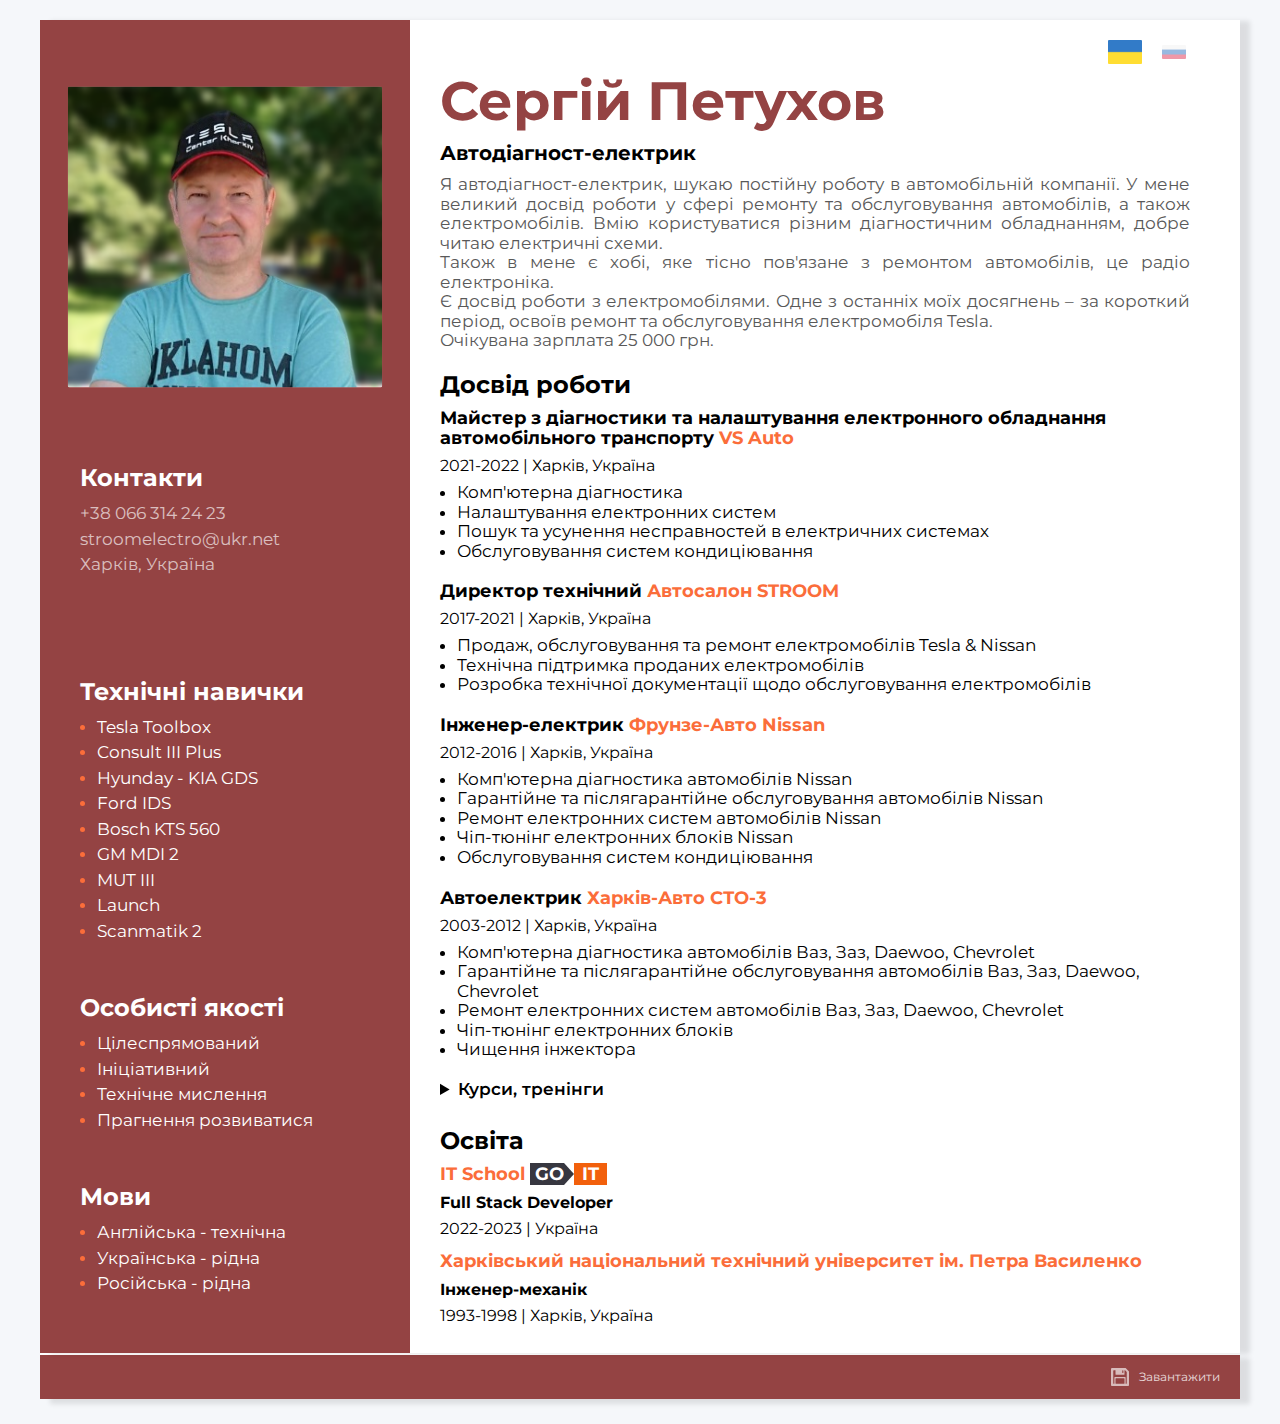
==== commit 2e45cc41: "resume-auto" ====
--- a/index.html
+++ b/index.html
@@ -34,7 +34,7 @@
                     ремонту та обслуговування автомобілів, а також електромобілів. Вмію користуватися різним
                     діагностичним обладнанням, добре читаю електричні схеми.
                     <br/>Також в мене є хобі, яке тісно пов'язане з ремонтом автомобілів, це радіо електроніка.
-                    <br/>Є досвід роботи з електромобілями. Одне з головних моїх досягнень – за короткий період, освоїв ремонт та обслуговування електромобіля Tesla.
+                    <br/>Є досвід роботи з електромобілями. Одне з останніх моїх досягнень – за короткий період, освоїв ремонт та обслуговування електромобіля Tesla.
                     <br/>Очікувана зарплата 25 000 грн.
                 </p>
             </section> 
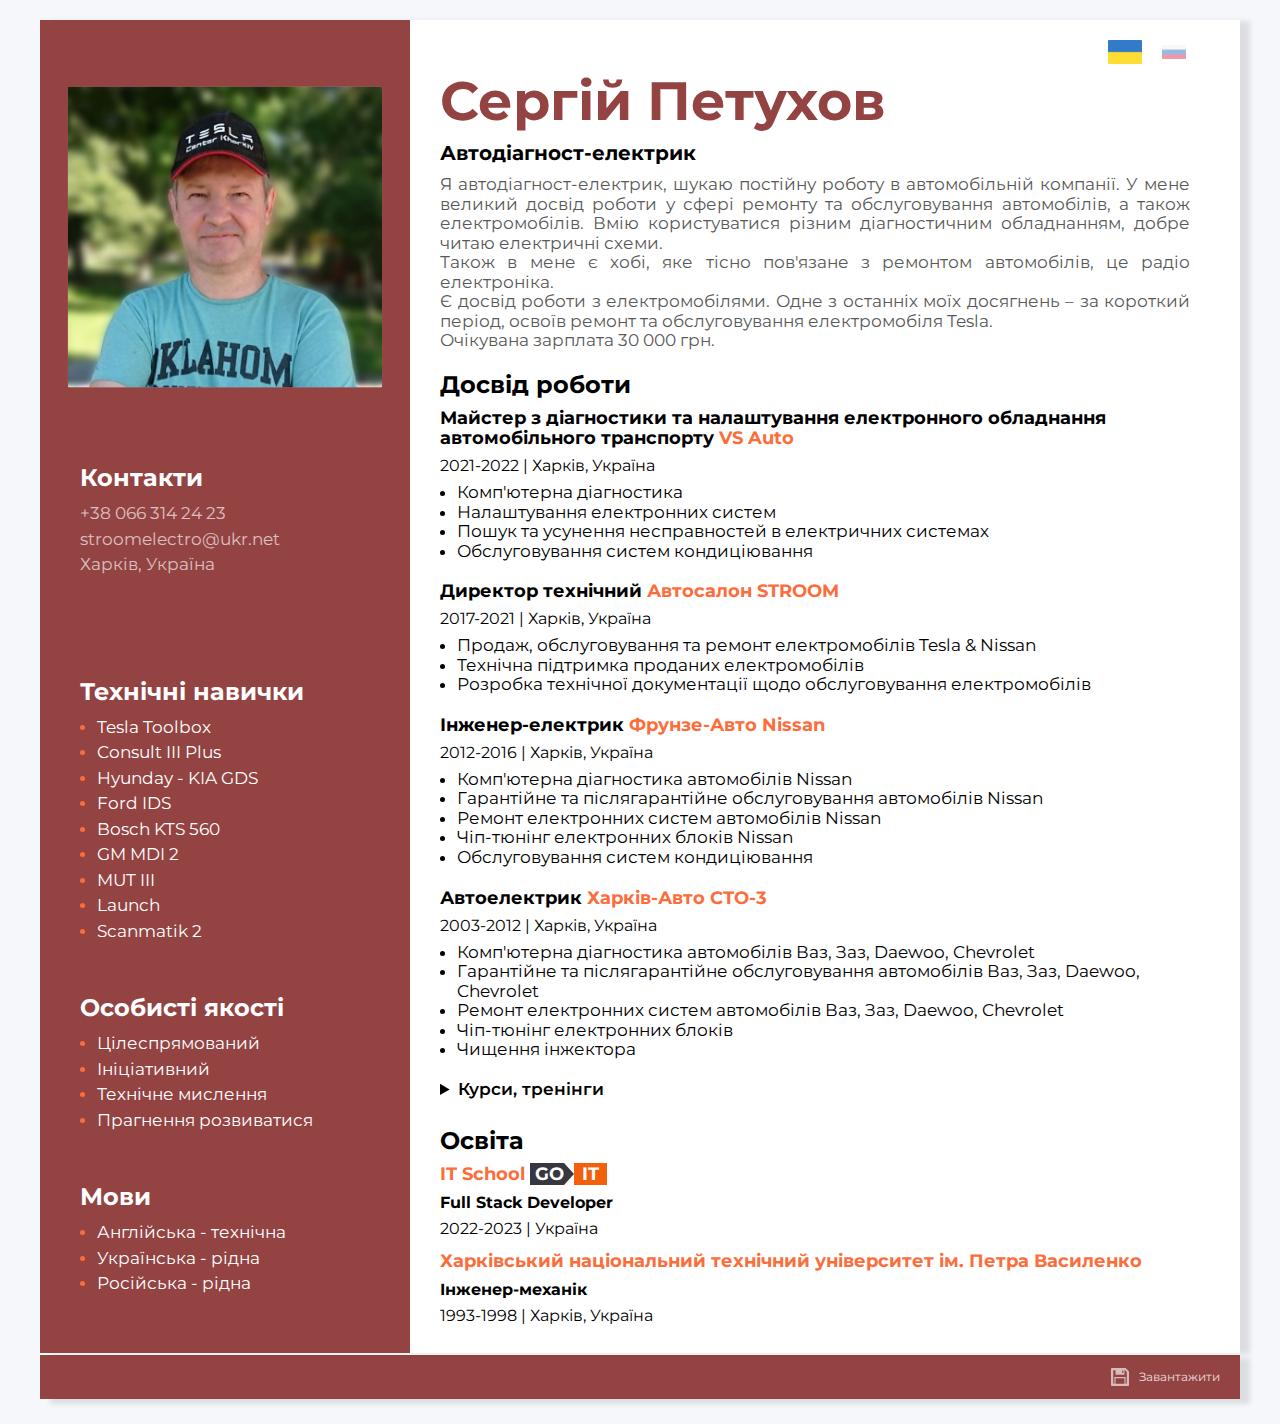
==== commit 024d4d43: "resume-auto" ====
--- a/index.html
+++ b/index.html
@@ -35,7 +35,7 @@
                     діагностичним обладнанням, добре читаю електричні схеми.
                     <br/>Також в мене є хобі, яке тісно пов'язане з ремонтом автомобілів, це радіо електроніка.
                     <br/>Є досвід роботи з електромобілями. Одне з останніх моїх досягнень – за короткий період, освоїв ремонт та обслуговування електромобіля Tesla.
-                    <br/>Очікувана зарплата 25 000 грн.
+                    <br/>Очікувана зарплата 30 000 грн.
                 </p>
             </section> 
             <!-- work experiens -->
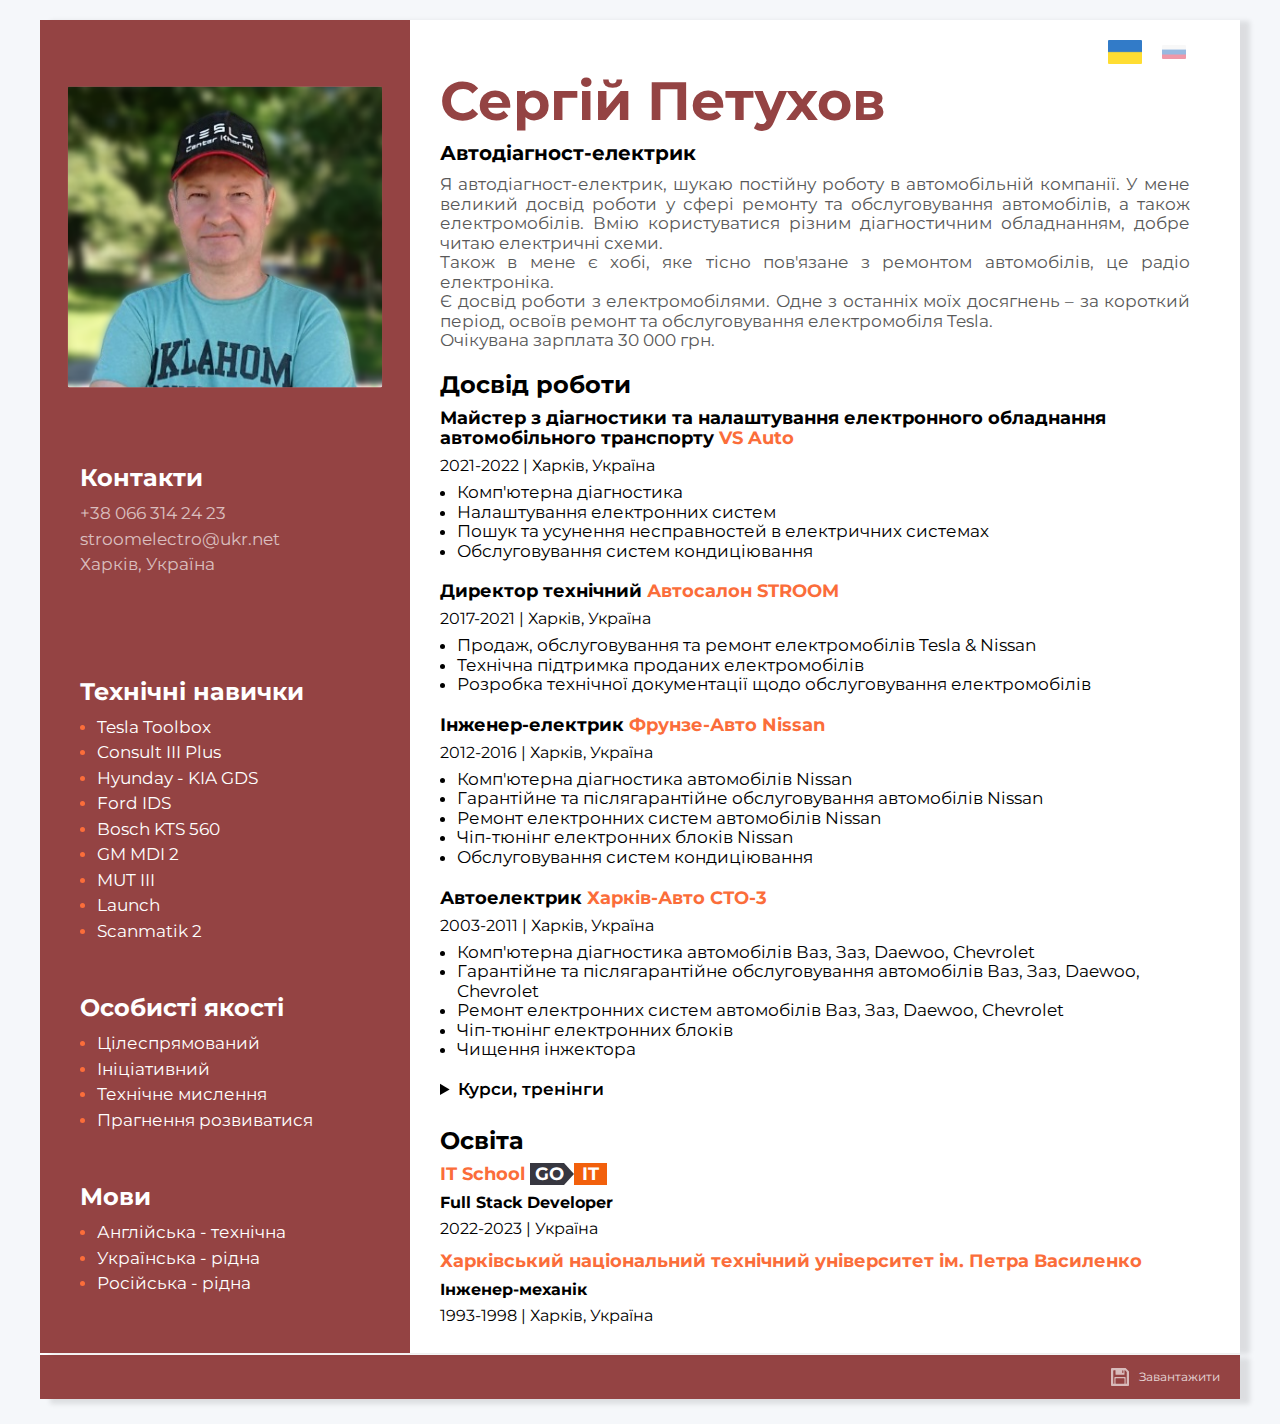
==== commit 1a4e554d: "resume-auto" ====
--- a/index.html
+++ b/index.html
@@ -77,7 +77,7 @@
                 <!-- company Харьков-Авто СТО-3 -->
                 <div class="work-expiriens-company">
                     <h4 class="work-expiriens__position"> Автоелектрик <span class="work-expiriens__position--color">Харків-Авто СТО-3</span> </h4>
-                    <p class="work-expiriens__period"> 2003-2012   <span class="work-expiriens__period--color">|</span>  Харків, Україна </p>
+                    <p class="work-expiriens__period"> 2003-2011   <span class="work-expiriens__period--color">|</span>  Харків, Україна </p>
                     <ul class="work-expiriens__list">
                         <li class="work-expiriens__item"> Комп'ютерна діагностика автомобілів Ваз, Заз, Daewoo, Chevrolet</li>
                         <li class="work-expiriens__item"> Гарантійне та післягарантійне обслуговування автомобілів Ваз, Заз, Daewoo, Chevrolet</li>
@@ -130,7 +130,7 @@
                     <!-- Auto-ZAZ -->
                     <div class="work-expiriens-company">
                         <h4 class="work-expiriens__position"> Влаштування електронних систем Daewoo, Sens <span class="work-expiriens__position--color">Авто-ЗАЗ</span></h4>
-                        <p class="work-expiriens__period"> 2004 <span class="work-expiriens__period--color">|</span> Запоріжжя, Україна </p>
+                        <p class="work-expiriens__period"> 2003 <span class="work-expiriens__period--color">|</span> Запоріжжя, Україна </p>
                         <ul class="work-expiriens__list">
                             <li class="work-expiriens__item"> Влаштування електронних систем Daewoo, Sens</li>
                             <li class="work-expiriens__item"> Робота з діагностичним обладнанням Scan-100</li>
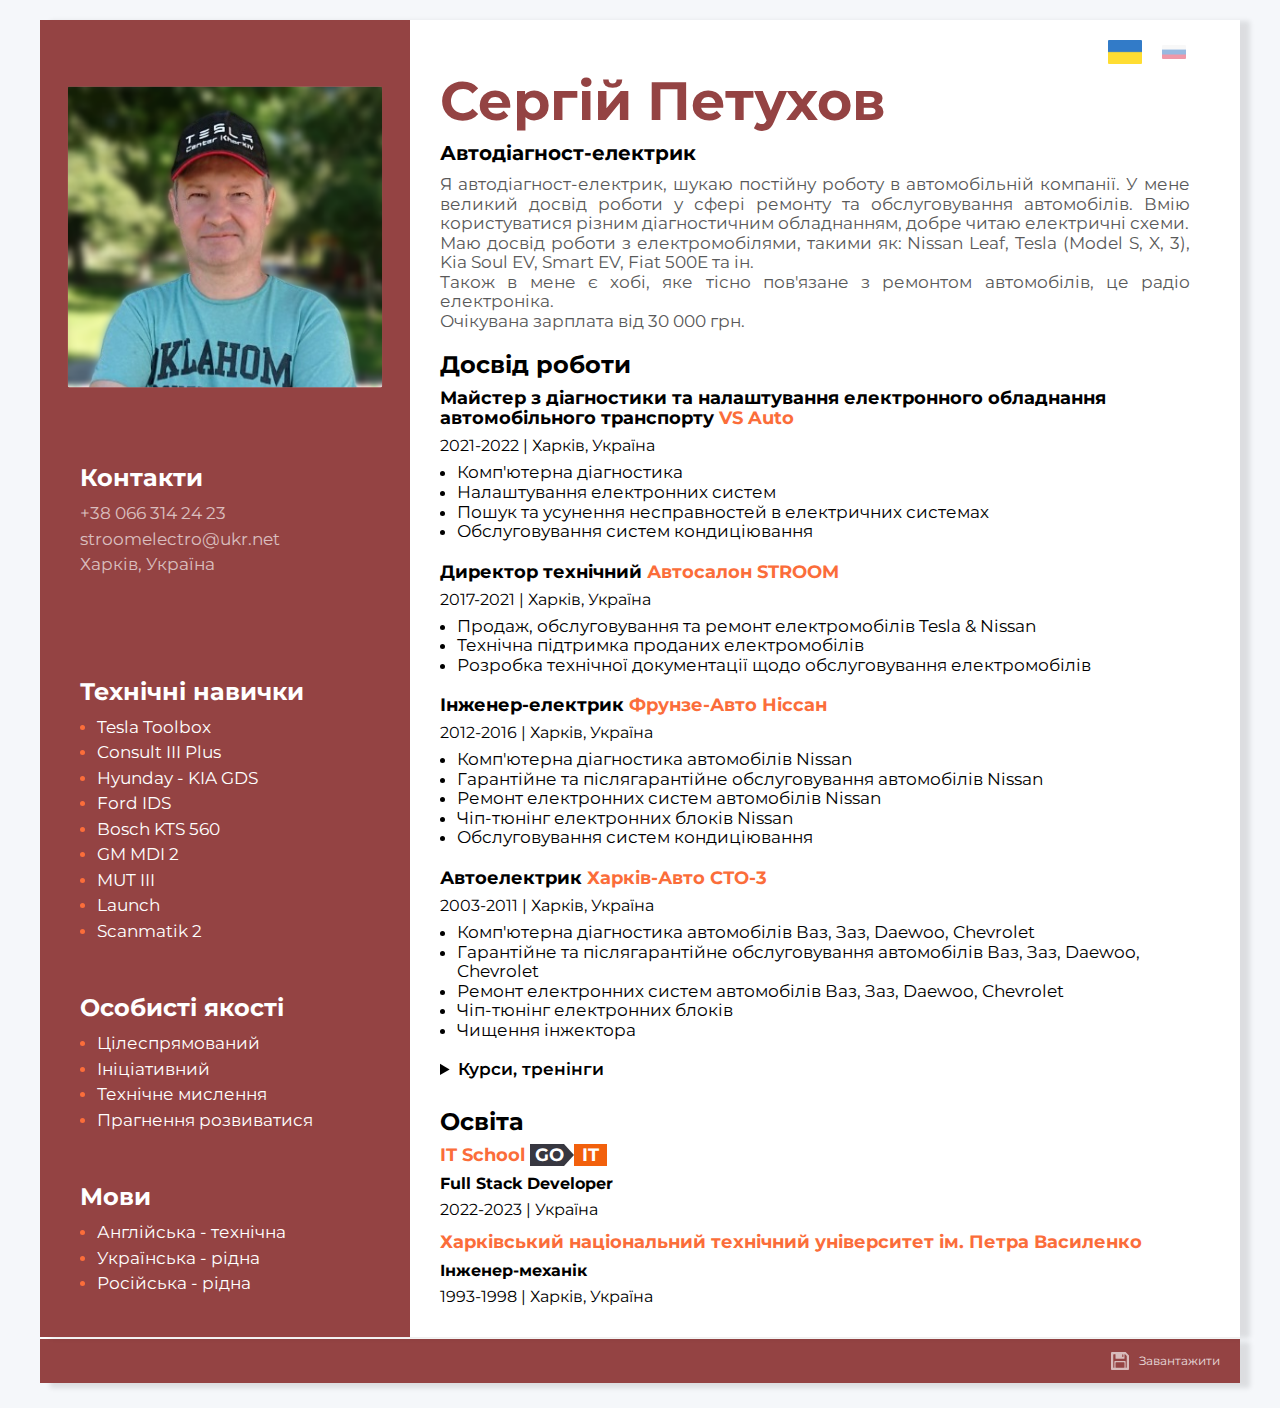
==== commit c4fb8b64: "resume-auto" ====
--- a/index.html
+++ b/index.html
@@ -31,11 +31,11 @@
                 <h2 class="about__profession">Автодіагност-електрик</h2>
                 <p class="about__discription">
                     Я автодіагност-електрик, шукаю постійну роботу в автомобільній компанії. У мене великий досвід роботи у сфері
-                    ремонту та обслуговування автомобілів, а також електромобілів. Вмію користуватися різним
+                    ремонту та обслуговування автомобілів. Вмію користуватися різним
                     діагностичним обладнанням, добре читаю електричні схеми.
+                    <br/>Маю досвід роботи з електромобілями, такими як: Nissan Leaf, Tesla (Model S, X, 3), Kia Soul EV, Smart EV, Fiat 500E та ін.
                     <br/>Також в мене є хобі, яке тісно пов'язане з ремонтом автомобілів, це радіо електроніка.
-                    <br/>Є досвід роботи з електромобілями. Одне з останніх моїх досягнень – за короткий період, освоїв ремонт та обслуговування електромобіля Tesla.
-                    <br/>Очікувана зарплата 30 000 грн.
+                    <br/>Очікувана зарплата від 30 000 грн.
                 </p>
             </section> 
             <!-- work experiens -->
@@ -64,7 +64,7 @@
                 </div>
                 <!-- Фрунзе-Авто Nissan -->
                 <div class="work-expiriens-company">
-                    <h4 class="work-expiriens__position"> Інженер-електрик <span class="work-expiriens__position--color">Фрунзе-Авто Nissan</span> </h4>
+                    <h4 class="work-expiriens__position"> Інженер-електрик <span class="work-expiriens__position--color">Фрунзе-Авто Ніссан</span> </h4>
                     <p class="work-expiriens__period"> 2012-2016  <span class="work-expiriens__period--color">|</span> Харків, Україна </p>
                     <ul class="work-expiriens__list">
                         <li class="work-expiriens__item"> Комп'ютерна діагностика автомобілів Nissan</li>
@@ -100,7 +100,7 @@
                     </div> 
                     <!-- Nissan Kyiv -->
                     <div class="work-expiriens-company">
-                        <h4 class="work-expiriens__position"> Влаштування електронних систем Nissan <span class="work-expiriens__position--color">Nissan-Kyiv</span></h4>
+                        <h4 class="work-expiriens__position"> Влаштування електронних систем Nissan <span class="work-expiriens__position--color">Ніссан-Київ</span></h4>
                         <p class="work-expiriens__period"> 2014 <span class="work-expiriens__period--color">|</span> Київ, Україна </p>
                         <ul class="work-expiriens__list">
                             <li class="work-expiriens__item"> Влаштування електронних систем</li>
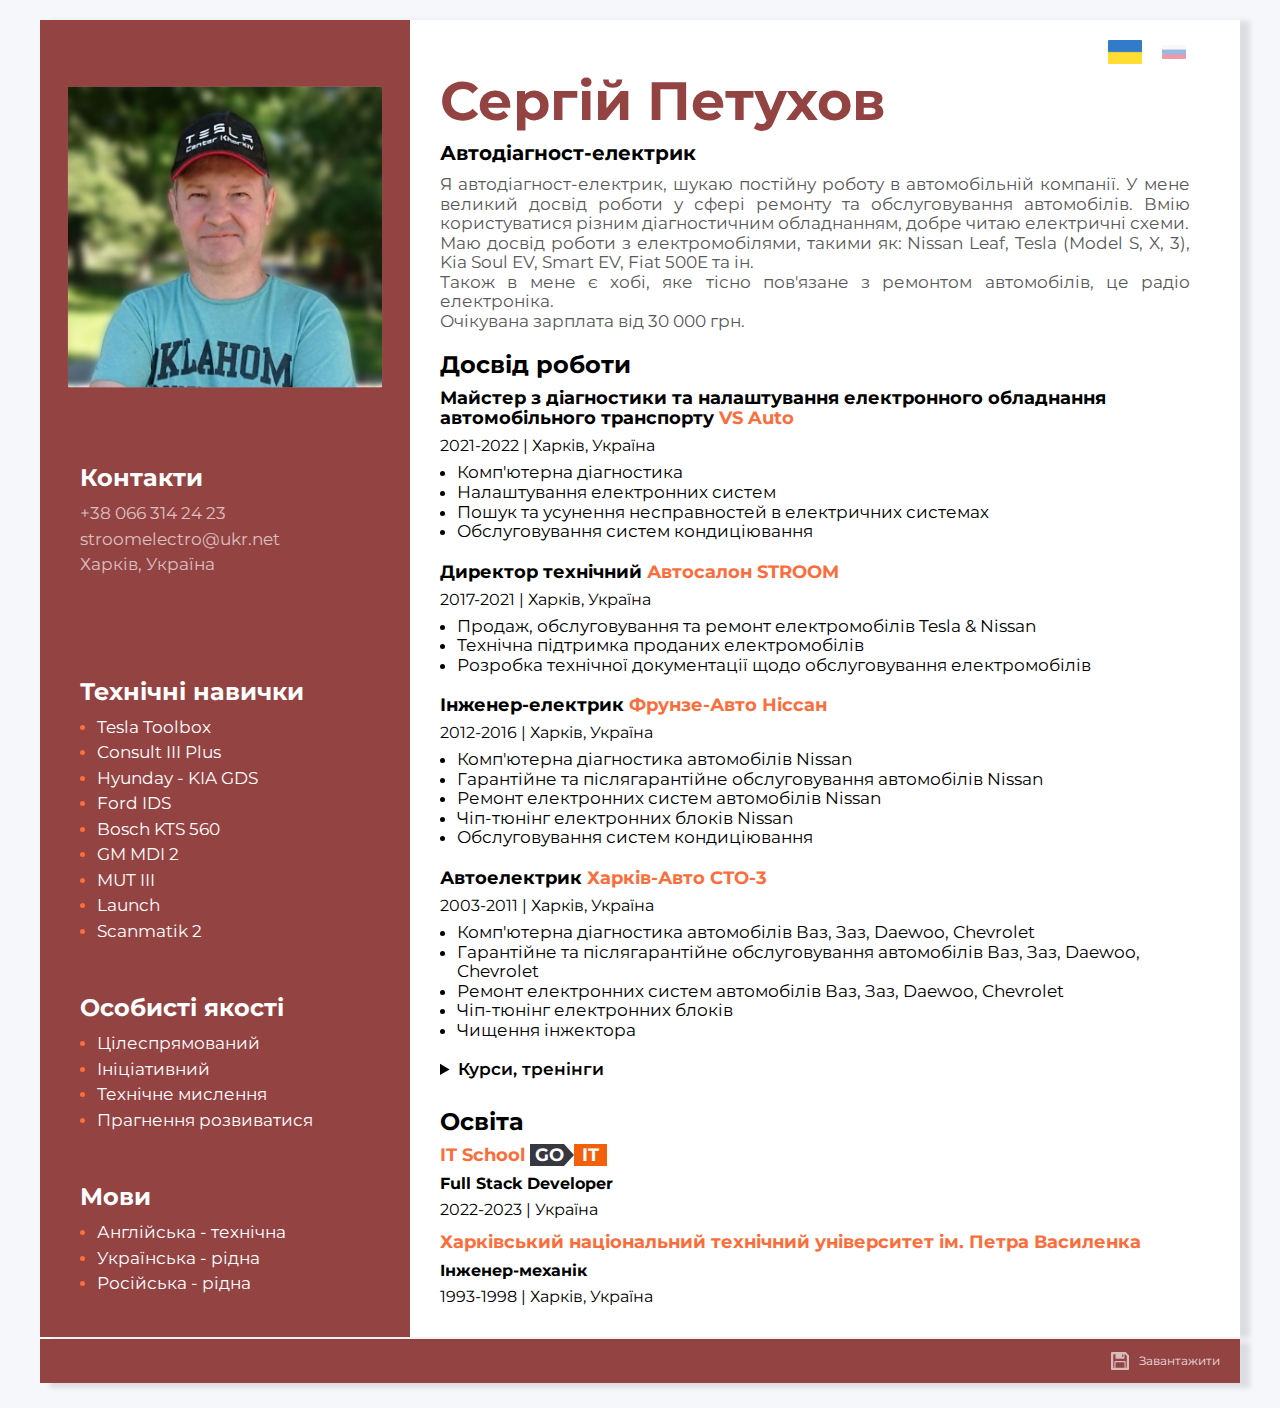
==== commit 03b5d74b: "resume-auto" ====
--- a/index.html
+++ b/index.html
@@ -149,7 +149,7 @@
                         <p class="education__period">2022-2023 <span class="education__divider">|</span>  Україна</p>
                     </li>
                     <li class="education__item">
-                        <h4 class="education__university"><a class="education__link link" href="https://khntusg.com.ua/" target="_blank">Харківський національний технічний університет ім. Петра Василенко</a></h4>
+                        <h4 class="education__university"><a class="education__link link" href="https://khntusg.com.ua/" target="_blank">Харківський національний технічний університет ім. Петра Василенка</a></h4>
                         <h5 class="education__speciality">Інженер-механік</h5>
                         <p class="education__period">1993-1998   <span class="education__divider">|</span> Харків, Україна</p>
                     </li>
